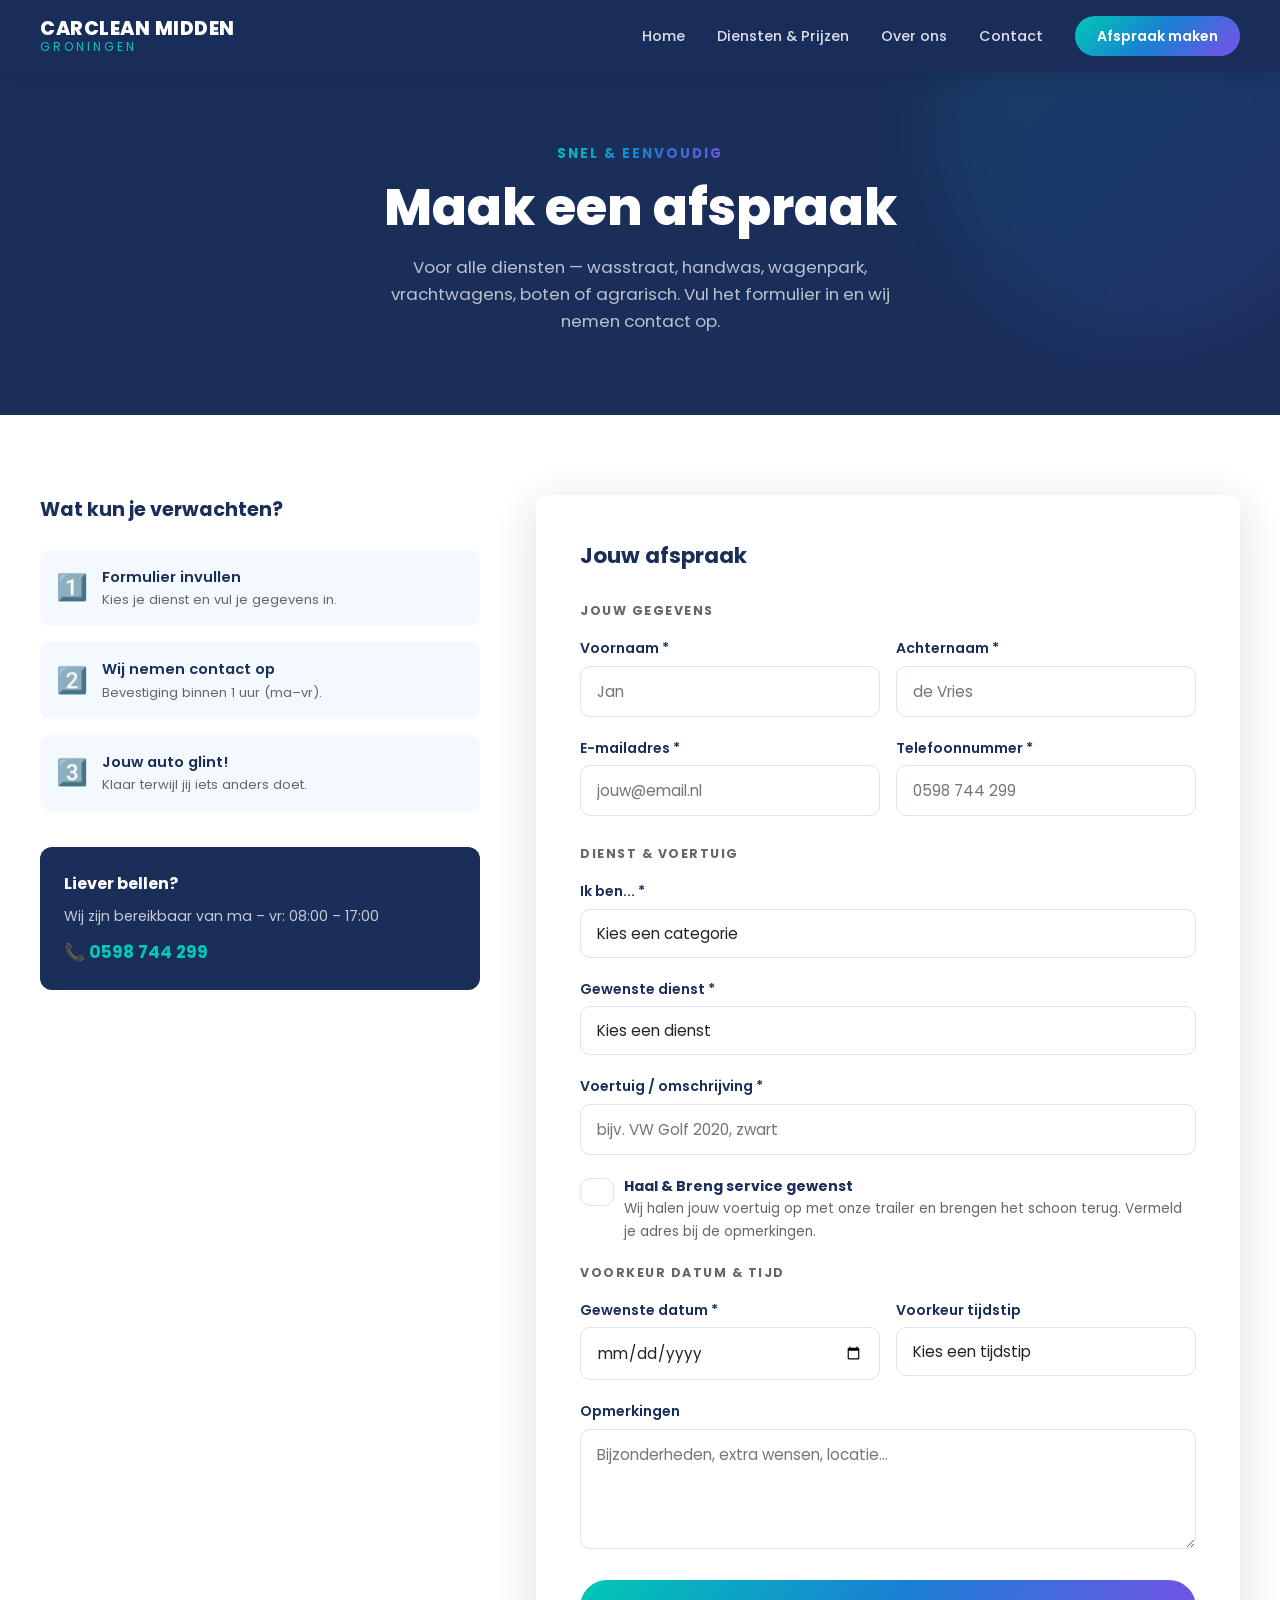
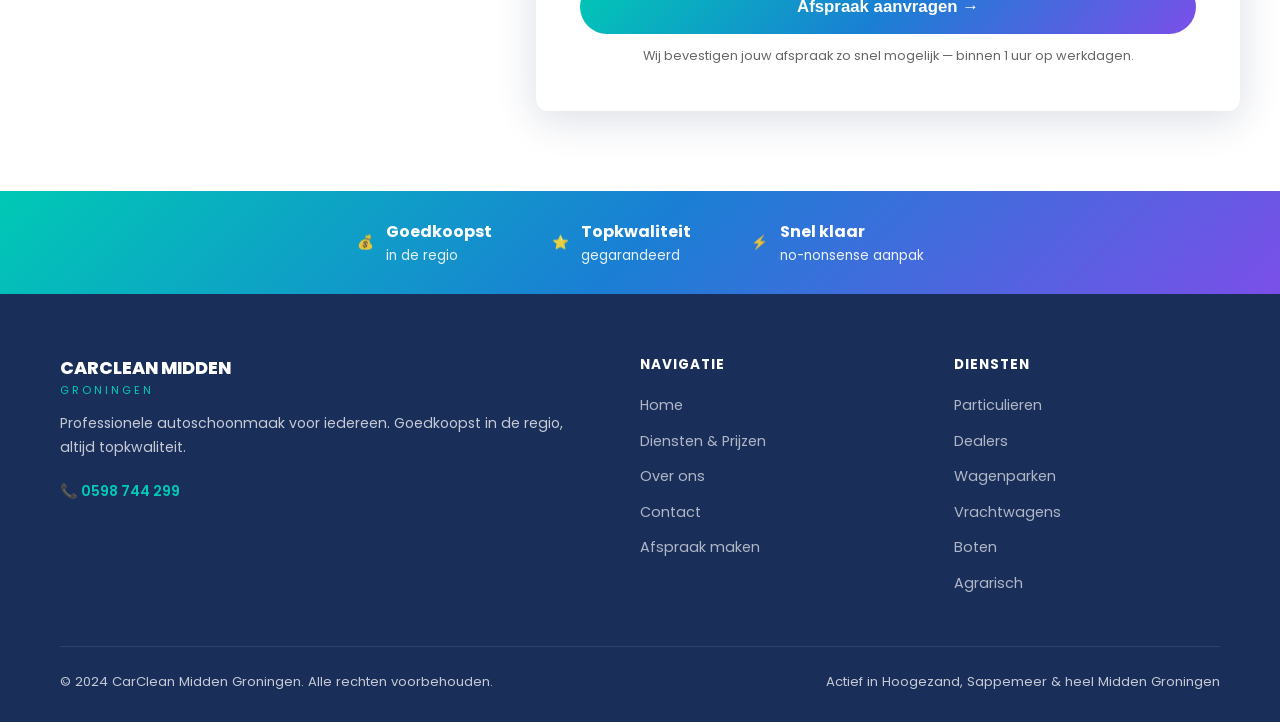
==== afspraak.html @ 7f071ec5 "Add files via upload" ====
<!DOCTYPE html>
<html lang="nl">
<head>
  <meta charset="UTF-8" />
  <meta name="viewport" content="width=device-width, initial-scale=1.0" />
  <title>Afspraak maken — CarClean Midden Groningen</title>
  <meta name="description" content="Maak online een afspraak bij CarClean Midden Groningen. Snel, eenvoudig en direct bevestigd." />
  <link rel="stylesheet" href="css/style.css" />
</head>
<body>

<!-- NAVIGATIE -->
<nav class="navbar">
  <div class="navbar__logo">
    CARCLEAN MIDDEN
    <span>Groningen</span>
  </div>
  <ul class="navbar__links">
    <li><a href="index.html">Home</a></li>
    <li><a href="diensten.html">Diensten & Prijzen</a></li>
    <li><a href="over-ons.html">Over ons</a></li>
    <li><a href="contact.html">Contact</a></li>
    <li><a href="afspraak.html" class="navbar__cta">Afspraak maken</a></li>
  </ul>
  <button class="navbar__toggle" aria-label="Menu">
    <span></span><span></span><span></span>
  </button>
</nav>

<!-- PAGE HERO -->
<div class="page-hero">
  <span class="page-hero__tag">Snel & eenvoudig</span>
  <h1>Maak een afspraak</h1>
  <p>Voor alle diensten — wasstraat, handwas, wagenpark, vrachtwagens, boten of agrarisch. Vul het formulier in en wij nemen contact op.</p>
</div>

<!-- FORMULIER SECTIE -->
<section id="formulier">
  <div class="container">
    <div style="display:grid; grid-template-columns:1fr 1.6fr; gap:56px; align-items:start;">

      <!-- SIDEBAR INFO -->
      <div>
        <h3 style="font-size:1.2rem; font-weight:700; color:var(--navy); margin-bottom:24px;">Wat kun je verwachten?</h3>

        <div style="display:flex; flex-direction:column; gap:16px; margin-bottom:36px;">
          <div style="display:flex; align-items:center; gap:14px; background:var(--light); border-radius:10px; padding:16px;">
            <span style="font-size:1.6rem;">1️⃣</span>
            <div>
              <p style="font-weight:600; color:var(--navy); font-size:0.92rem;">Formulier invullen</p>
              <p style="color:var(--muted); font-size:0.82rem;">Kies je dienst en vul je gegevens in.</p>
            </div>
          </div>
          <div style="display:flex; align-items:center; gap:14px; background:var(--light); border-radius:10px; padding:16px;">
            <span style="font-size:1.6rem;">2️⃣</span>
            <div>
              <p style="font-weight:600; color:var(--navy); font-size:0.92rem;">Wij nemen contact op</p>
              <p style="color:var(--muted); font-size:0.82rem;">Bevestiging binnen 1 uur (ma–vr).</p>
            </div>
          </div>
          <div style="display:flex; align-items:center; gap:14px; background:var(--light); border-radius:10px; padding:16px;">
            <span style="font-size:1.6rem;">3️⃣</span>
            <div>
              <p style="font-weight:600; color:var(--navy); font-size:0.92rem;">Jouw auto glint!</p>
              <p style="color:var(--muted); font-size:0.82rem;">Klaar terwijl jij iets anders doet.</p>
            </div>
          </div>
        </div>

        <div style="background:var(--navy); border-radius:var(--radius); padding:24px; color:#fff;">
          <p style="font-weight:700; font-size:1rem; margin-bottom:8px;">Liever bellen?</p>
          <p style="color:rgba(255,255,255,0.75); font-size:0.88rem; margin-bottom:12px;">Wij zijn bereikbaar van ma – vr: 08:00 – 17:00</p>
          <p style="color:var(--teal); font-weight:700; font-size:1.05rem;">📞 0598 744 299</p>
        </div>
      </div>

      <!-- BOOKING FORMULIER -->
      <div style="background:var(--white); border-radius:var(--radius); padding:44px; box-shadow:var(--shadow-lg);">
        <h3 style="font-size:1.35rem; font-weight:700; color:var(--navy); margin-bottom:28px;">Jouw afspraak</h3>
        <form action="#" method="POST">

          <!-- PERSOONLIJKE GEGEVENS -->
          <p style="font-size:0.78rem; font-weight:700; text-transform:uppercase; letter-spacing:1.5px; color:var(--muted); margin-bottom:16px; margin-top:4px;">Jouw gegevens</p>
          <div class="form-row">
            <div class="form-group">
              <label for="voornaam">Voornaam *</label>
              <input type="text" id="voornaam" name="voornaam" placeholder="Jan" required />
            </div>
            <div class="form-group">
              <label for="achternaam">Achternaam *</label>
              <input type="text" id="achternaam" name="achternaam" placeholder="de Vries" required />
            </div>
          </div>
          <div class="form-row">
            <div class="form-group">
              <label for="email">E-mailadres *</label>
              <input type="email" id="email" name="email" placeholder="jouw@email.nl" required />
            </div>
            <div class="form-group">
              <label for="telefoon">Telefoonnummer *</label>
              <input type="tel" id="telefoon" name="telefoon" placeholder="0598 744 299" required />
            </div>
          </div>

          <!-- DIENST -->
          <p style="font-size:0.78rem; font-weight:700; text-transform:uppercase; letter-spacing:1.5px; color:var(--muted); margin-bottom:16px; margin-top:8px;">Dienst & voertuig</p>
          <div class="form-group">
            <label for="doelgroep">Ik ben... *</label>
            <select id="doelgroep" name="doelgroep" required>
              <option value="" disabled selected>Kies een categorie</option>
              <option value="particulier">Particulier</option>
              <option value="dealer">Dealer</option>
              <option value="wagenpark">Wagenpark / bedrijf</option>
              <option value="vrachtwagen">Vrachtwagen / transport</option>
              <option value="boot">Boot eigenaar</option>
              <option value="agrarisch">Agrarisch</option>
            </select>
          </div>
          <div class="form-group">
            <label for="dienst">Gewenste dienst *</label>
            <select id="dienst" name="dienst" required>
              <option value="" disabled selected>Kies een dienst</option>
              <optgroup label="Autowasstraat">
                <option value="wasstraat-brons">Wasstraat — Brons (€10,00)</option>
                <option value="wasstraat-zilver">Wasstraat — Zilver (€13,50)</option>
                <option value="wasstraat-goud">Wasstraat — Goud (€16,50)</option>
                <option value="wasstraat-diamant">Wasstraat — Diamant (€19,50)</option>
              </optgroup>
              <optgroup label="Handwas / Detail">
                <option value="basic-wash">Basic Wash — handwas (v.a. €14,95)</option>
                <option value="complete-beurt">Complete Beurt — binnen &amp; buiten (v.a. €29,95)</option>
                <option value="premium-detail">Premium Detail — volledig (v.a. €79,95)</option>
              </optgroup>
              <optgroup label="Detailing & Premium">
                <option value="detailing-interieur">Detailing Interieur (v.a. €453,-)</option>
                <option value="detailing-exterieur">Detailing Exterieur + Wax (€665,-)</option>
                <option value="ceramische-coating">Ceramische Coating (v.a. €1.089,-)</option>
                <option value="koplamp-polijsten">Koplamp polijsten (v.a. €60,50/stuk)</option>
                <option value="velgen-coating">Velgen coating (v.a. €121,-/velg)</option>
                <option value="ozon-behandeling">Ozon behandeling (€121,-)</option>
                <option value="remklauwen-spuiten">Remklauwen spuiten (v.a. €544,50/set)</option>
              </optgroup>
              <optgroup label="Overige diensten">
                <option value="dealer">Dealer / showroompakket</option>
                <option value="wagenpark">Wagenpark / vloot</option>
                <option value="vrachtwagen">Vrachtwagen / groot materieel</option>
                <option value="boot">Boot / watervoertuig</option>
                <option value="agrarisch">Agrarisch materieel</option>
                <option value="offerte">Offerte op maat</option>
              </optgroup>
            </select>
          </div>
          <div class="form-group">
            <label for="voertuig">Voertuig / omschrijving *</label>
            <input type="text" id="voertuig" name="voertuig" placeholder="bijv. VW Golf 2020, zwart" required />
          </div>
          <div class="form-group">
            <label style="display:flex; align-items:flex-start; gap:10px; cursor:pointer; font-weight:400;">
              <input type="checkbox" id="haalbreng" name="haalbreng" value="ja" style="width:auto; margin-top:3px; accent-color:var(--teal);" />
              <span>
                <strong style="color:var(--navy);">Haal &amp; Breng service gewenst</strong><br />
                <span style="color:var(--muted); font-size:0.85rem;">Wij halen jouw voertuig op met onze trailer en brengen het schoon terug. Vermeld je adres bij de opmerkingen.</span>
              </span>
            </label>
          </div>

          <!-- DATUM & TIJD -->
          <p style="font-size:0.78rem; font-weight:700; text-transform:uppercase; letter-spacing:1.5px; color:var(--muted); margin-bottom:16px; margin-top:8px;">Voorkeur datum & tijd</p>
          <div class="form-row">
            <div class="form-group">
              <label for="datum">Gewenste datum *</label>
              <input type="date" id="datum" name="datum" required />
            </div>
            <div class="form-group">
              <label for="tijd">Voorkeur tijdstip</label>
              <select id="tijd" name="tijd">
                <option value="" disabled selected>Kies een tijdstip</option>
                <option value="ochtend">Ochtend (08:00 – 12:00)</option>
                <option value="middag">Middag (12:00 – 16:00)</option>
                <option value="namiddag">Namiddag (16:00 – 17:00)</option>
              </select>
            </div>
          </div>
          <div class="form-group">
            <label for="opmerkingen">Opmerkingen</label>
            <textarea id="opmerkingen" name="opmerkingen" placeholder="Bijzonderheden, extra wensen, locatie..."></textarea>
          </div>

          <button type="submit" class="btn btn--primary" style="width:100%; font-size:1.05rem; padding:17px; margin-top:4px;">
            Afspraak aanvragen →
          </button>
          <p style="color:var(--muted); font-size:0.8rem; margin-top:12px; text-align:center;">
            Wij bevestigen jouw afspraak zo snel mogelijk — binnen 1 uur op werkdagen.
          </p>
        </form>
      </div>
    </div>
  </div>
</section>

<!-- USP BAR -->
<div class="usp-bar">
  <div class="usp-bar__inner">
    <div class="usp-bar__item">
      <span class="usp-bar__icon">💰</span>
      <div>
        <strong>Goedkoopst</strong>
        <span style="display:block;">in de regio</span>
      </div>
    </div>
    <div class="usp-bar__item">
      <span class="usp-bar__icon">⭐</span>
      <div>
        <strong>Topkwaliteit</strong>
        <span style="display:block;">gegarandeerd</span>
      </div>
    </div>
    <div class="usp-bar__item">
      <span class="usp-bar__icon">⚡</span>
      <div>
        <strong>Snel klaar</strong>
        <span style="display:block;">no-nonsense aanpak</span>
      </div>
    </div>
  </div>
</div>

<!-- FOOTER -->
<footer>
  <div class="footer__grid">
    <div>
      <div class="footer__logo">CARCLEAN MIDDEN <span>Groningen</span></div>
      <p class="footer__desc">Professionele autoschoonmaak voor iedereen. Goedkoopst in de regio, altijd topkwaliteit.</p>
      <p style="font-size:0.88rem; color:var(--teal); font-weight:600;">📞 0598 744 299</p>
    </div>
    <div>
      <p class="footer__title">Navigatie</p>
      <ul class="footer__links">
        <li><a href="index.html">Home</a></li>
        <li><a href="diensten.html">Diensten & Prijzen</a></li>
        <li><a href="over-ons.html">Over ons</a></li>
        <li><a href="contact.html">Contact</a></li>
        <li><a href="afspraak.html">Afspraak maken</a></li>
      </ul>
    </div>
    <div>
      <p class="footer__title">Diensten</p>
      <ul class="footer__links">
        <li><a href="diensten.html">Particulieren</a></li>
        <li><a href="diensten.html">Dealers</a></li>
        <li><a href="diensten.html">Wagenparken</a></li>
        <li><a href="diensten.html">Vrachtwagens</a></li>
        <li><a href="diensten.html">Boten</a></li>
        <li><a href="diensten.html">Agrarisch</a></li>
      </ul>
    </div>
  </div>
  <div class="footer__bottom">
    <span>© 2024 CarClean Midden Groningen. Alle rechten voorbehouden.</span>
    <span>Actief in Hoogezand, Sappemeer & heel Midden Groningen</span>
  </div>
</footer>

<script src="js/animations.js"></script>
</body>
</html>
---- css/style.css ----
/* ========================================
   CARCLEAN MIDDEN GRONINGEN — GLOBAL CSS
   ======================================== */

@import url('https://fonts.googleapis.com/css2?family=Poppins:wght@400;500;600;700;800&display=swap');

/* --- Variables --- */
:root {
  --navy:       #1a2e5a;
  --teal:       #00c9b5;
  --blue:       #1a7fd4;
  --purple:     #7b4fe9;
  --grad:       linear-gradient(135deg, #00c9b5, #1a7fd4, #7b4fe9);
  --grad-hover: linear-gradient(135deg, #00b5a3, #1570be, #6b3fd9);
  --white:      #ffffff;
  --light:      #f4f8ff;
  --text:       #222222;
  --muted:      #666666;
  --radius:     12px;
  --shadow:     0 4px 24px rgba(26, 46, 90, 0.10);
  --shadow-lg:  0 8px 40px rgba(26, 46, 90, 0.16);
}

/* --- Reset --- */
*, *::before, *::after { box-sizing: border-box; margin: 0; padding: 0; }
html { scroll-behavior: smooth; }
body {
  font-family: 'Poppins', sans-serif;
  color: var(--text);
  background: var(--white);
  line-height: 1.6;
  font-size: 16px;
}
img { max-width: 100%; display: block; }
a { text-decoration: none; color: inherit; }
ul { list-style: none; }

/* ========================================
   NAVIGATION
   ======================================== */
.navbar {
  position: fixed;
  top: 0; left: 0; right: 0;
  z-index: 1000;
  background: rgba(26, 46, 90, 0.97);
  backdrop-filter: blur(8px);
  padding: 0 40px;
  height: 72px;
  display: flex;
  align-items: center;
  justify-content: space-between;
  box-shadow: 0 2px 20px rgba(0,0,0,0.15);
}

.navbar__logo {
  font-size: 1.2rem;
  font-weight: 800;
  color: var(--white);
  letter-spacing: 0.5px;
  line-height: 1.2;
}
.navbar__logo span {
  display: block;
  font-weight: 400;
  font-size: 0.75rem;
  letter-spacing: 3px;
  text-transform: uppercase;
  color: var(--teal);
}

.navbar__links {
  display: flex;
  align-items: center;
  gap: 32px;
}
.navbar__links a {
  color: rgba(255,255,255,0.85);
  font-size: 0.9rem;
  font-weight: 500;
  transition: color 0.2s;
}
.navbar__links a:hover { color: var(--teal); }

.navbar__cta {
  background: var(--grad) !important;
  color: var(--white) !important;
  padding: 10px 22px;
  border-radius: 50px;
  font-weight: 600 !important;
  font-size: 0.88rem !important;
  transition: opacity 0.2s, transform 0.2s !important;
}
.navbar__cta:hover { opacity: 0.9; transform: translateY(-1px); }

/* Hamburger (mobile) */
.navbar__toggle {
  display: none;
  flex-direction: column;
  gap: 5px;
  cursor: pointer;
  background: none;
  border: none;
  padding: 4px;
}
.navbar__toggle span {
  display: block;
  width: 24px;
  height: 2px;
  background: var(--white);
  border-radius: 2px;
  transition: 0.3s;
}

/* ========================================
   BUTTONS
   ======================================== */
.btn {
  display: inline-block;
  padding: 14px 32px;
  border-radius: 50px;
  font-weight: 600;
  font-size: 1rem;
  cursor: pointer;
  border: none;
  transition: transform 0.2s, opacity 0.2s, box-shadow 0.2s;
}
.btn:hover { transform: translateY(-2px); box-shadow: var(--shadow-lg); }

.btn--primary {
  background: var(--grad);
  color: var(--white);
}
.btn--outline {
  background: transparent;
  border: 2px solid var(--white);
  color: var(--white);
}
.btn--outline:hover { background: rgba(255,255,255,0.1); }
.btn--dark {
  background: var(--navy);
  color: var(--white);
}
.btn--lg {
  padding: 18px 44px;
  font-size: 1.1rem;
}

/* ========================================
   PAGE HERO (inner pages)
   ======================================== */
.page-hero {
  padding: 140px 40px 80px;
  background: var(--navy);
  text-align: center;
  position: relative;
  overflow: hidden;
}
.page-hero::before {
  content: '';
  position: absolute;
  top: -60px; right: -60px;
  width: 400px; height: 400px;
  background: var(--grad);
  border-radius: 50%;
  opacity: 0.12;
  filter: blur(40px);
}
.page-hero__tag {
  display: inline-block;
  background: var(--grad);
  -webkit-background-clip: text;
  -webkit-text-fill-color: transparent;
  background-clip: text;
  font-weight: 700;
  font-size: 0.85rem;
  letter-spacing: 2px;
  text-transform: uppercase;
  margin-bottom: 12px;
}
.page-hero h1 {
  font-size: clamp(2rem, 5vw, 3.2rem);
  font-weight: 800;
  color: var(--white);
  line-height: 1.2;
}
.page-hero p {
  margin-top: 16px;
  color: rgba(255,255,255,0.7);
  font-size: 1.05rem;
  max-width: 560px;
  margin-left: auto;
  margin-right: auto;
}

/* ========================================
   SECTIONS
   ======================================== */
section { padding: 80px 40px; }
.section--light { background: var(--light); }
.section--dark { background: var(--navy); }

.container {
  max-width: 1280px;
  margin: 0 auto;
}

.section-tag {
  font-size: 0.8rem;
  font-weight: 700;
  letter-spacing: 2px;
  text-transform: uppercase;
  background: var(--grad);
  -webkit-background-clip: text;
  -webkit-text-fill-color: transparent;
  background-clip: text;
  margin-bottom: 10px;
  display: block;
}
.section-title {
  font-size: clamp(1.8rem, 4vw, 2.6rem);
  font-weight: 800;
  color: var(--navy);
  line-height: 1.2;
}
.section-title--white { color: var(--white); }
.section-sub {
  margin-top: 12px;
  color: var(--muted);
  font-size: 1rem;
  max-width: 760px;
}
.section-sub--white { color: rgba(255,255,255,0.7); }

/* ========================================
   CARDS GRID
   ======================================== */
.cards-grid {
  display: grid;
  gap: 24px;
  margin-top: 48px;
}
.cards-grid--4 { grid-template-columns: repeat(4, 1fr); }
.cards-grid--3 { grid-template-columns: repeat(3, 1fr); }
.cards-grid--2 { grid-template-columns: repeat(2, 1fr); }
.cards-grid--auto { grid-template-columns: repeat(auto-fit, minmax(280px, 1fr)); }

.card {
  background: var(--white);
  border-radius: var(--radius);
  padding: 32px 28px;
  box-shadow: var(--shadow);
  transition: transform 0.25s, box-shadow 0.25s;
  position: relative;
  overflow: hidden;
}
.card:hover { transform: translateY(-6px); box-shadow: var(--shadow-lg); }
.card__icon {
  font-size: 2.4rem;
  margin-bottom: 16px;
  display: block;
}
.card__title {
  font-size: 1.15rem;
  font-weight: 700;
  color: var(--navy);
  margin-bottom: 8px;
}
.card__text {
  color: var(--muted);
  font-size: 0.92rem;
  line-height: 1.6;
}
.card--grad {
  background: var(--grad);
  color: var(--white);
}
.card--grad .card__title,
.card--grad .card__text { color: var(--white); }

/* ========================================
   PRICE CARDS
   ======================================== */
.price-card {
  background: var(--white);
  border-radius: var(--radius);
  padding: 36px 28px;
  box-shadow: var(--shadow);
  text-align: center;
  transition: transform 0.25s, box-shadow 0.25s;
  position: relative;
  border: 2px solid transparent;
}
.price-card:hover { transform: translateY(-6px); box-shadow: var(--shadow-lg); }
.price-card--featured {
  border-color: var(--blue);
  background: var(--navy);
}
.price-card--featured .price-card__name,
.price-card--featured .price-card__price,
.price-card--featured .price-card__desc,
.price-card--featured li { color: var(--white) !important; }
.price-card__badge {
  display: inline-block;
  background: var(--grad);
  color: var(--white);
  font-size: 0.72rem;
  font-weight: 700;
  letter-spacing: 1px;
  text-transform: uppercase;
  padding: 4px 14px;
  border-radius: 50px;
  margin-bottom: 16px;
}
.price-card__name {
  font-size: 1.1rem;
  font-weight: 700;
  color: var(--navy);
  margin-bottom: 6px;
}
.price-card__vanaf {
  font-size: 0.7rem;
  font-weight: 700;
  text-transform: uppercase;
  letter-spacing: 1.5px;
  color: var(--muted);
  margin-bottom: 2px;
}
.price-card--featured .price-card__vanaf { color: rgba(255,255,255,0.6) !important; }
.price-card__price {
  font-size: 2.6rem;
  font-weight: 800;
  color: var(--navy);
  line-height: 1;
}
.price-card__price sup { font-size: 1.2rem; vertical-align: top; margin-top: 8px; }
.price-card__price span { font-size: 0.9rem; font-weight: 500; color: var(--muted); }
.price-card__desc {
  color: var(--muted);
  font-size: 0.88rem;
  margin: 12px 0 20px;
}
.price-card ul { text-align: left; margin: 0 0 24px; }
.price-card li {
  color: var(--muted);
  font-size: 0.9rem;
  padding: 6px 0;
  border-bottom: 1px solid rgba(0,0,0,0.05);
  display: flex;
  align-items: center;
  gap: 8px;
}
.price-card li::before {
  content: '✓';
  color: var(--teal);
  font-weight: 700;
  flex-shrink: 0;
}

/* ========================================
   USP BAR
   ======================================== */
.usp-bar {
  background: var(--grad);
  padding: 28px 40px;
}
.usp-bar__inner {
  max-width: 1160px;
  margin: 0 auto;
  display: flex;
  justify-content: center;
  gap: 60px;
  flex-wrap: wrap;
}
.usp-bar__item {
  display: flex;
  align-items: center;
  gap: 12px;
  color: var(--white);
}
.usp-bar__item strong {
  font-size: 1rem;
  font-weight: 700;
}
.usp-bar__item span {
  font-size: 0.85rem;
  opacity: 0.9;
}
.usp-bar__icon { font-size: 1.6rem; }

/* ========================================
   REGIO CHIPS
   ======================================== */
.regio-chips {
  display: flex;
  flex-wrap: wrap;
  gap: 10px;
  margin-top: 28px;
}
.chip {
  background: var(--white);
  border: 1.5px solid rgba(26,127,212,0.2);
  color: var(--navy);
  padding: 8px 18px;
  border-radius: 50px;
  font-size: 0.88rem;
  font-weight: 500;
  transition: background 0.2s, border-color 0.2s;
}
.chip:hover {
  background: var(--light);
  border-color: var(--blue);
}

/* ========================================
   FORM STYLES
   ======================================== */
.form-group {
  margin-bottom: 20px;
}
.form-group label {
  display: block;
  font-size: 0.88rem;
  font-weight: 600;
  color: var(--navy);
  margin-bottom: 6px;
}
.form-group input,
.form-group select,
.form-group textarea {
  width: 100%;
  padding: 13px 16px;
  border: 1.5px solid #dde3f0;
  border-radius: 10px;
  font-family: 'Poppins', sans-serif;
  font-size: 0.95rem;
  color: var(--text);
  background: var(--white);
  transition: border-color 0.2s, box-shadow 0.2s;
  outline: none;
  appearance: none;
}
.form-group input:focus,
.form-group select:focus,
.form-group textarea:focus {
  border-color: var(--blue);
  box-shadow: 0 0 0 3px rgba(26,127,212,0.12);
}
.form-group textarea { resize: vertical; min-height: 120px; }
.form-row {
  display: grid;
  grid-template-columns: 1fr 1fr;
  gap: 16px;
}

/* ========================================
   CONTACT INFO
   ======================================== */
.contact-item {
  display: flex;
  align-items: flex-start;
  gap: 16px;
  margin-bottom: 28px;
}
.contact-item__icon {
  width: 48px;
  height: 48px;
  background: var(--grad);
  border-radius: 12px;
  display: flex;
  align-items: center;
  justify-content: center;
  font-size: 1.3rem;
  flex-shrink: 0;
}
.contact-item__label {
  font-size: 0.8rem;
  font-weight: 600;
  text-transform: uppercase;
  letter-spacing: 1px;
  color: var(--muted);
  margin-bottom: 2px;
}
.contact-item__value {
  font-size: 1rem;
  font-weight: 600;
  color: var(--navy);
}

/* ========================================
   FOOTER
   ======================================== */
footer {
  background: var(--navy);
  color: rgba(255,255,255,0.75);
  padding: 60px 40px 30px;
}
.footer__grid {
  max-width: 1160px;
  margin: 0 auto;
  display: grid;
  grid-template-columns: 2fr 1fr 1fr;
  gap: 48px;
  padding-bottom: 40px;
  border-bottom: 1px solid rgba(255,255,255,0.1);
}
.footer__logo {
  font-size: 1.1rem;
  font-weight: 800;
  color: var(--white);
  margin-bottom: 12px;
}
.footer__logo span {
  display: block;
  font-size: 0.7rem;
  letter-spacing: 3px;
  color: var(--teal);
  font-weight: 400;
  text-transform: uppercase;
}
.footer__desc {
  font-size: 0.88rem;
  line-height: 1.7;
  margin-bottom: 20px;
}
.footer__title {
  font-size: 0.85rem;
  font-weight: 700;
  color: var(--white);
  text-transform: uppercase;
  letter-spacing: 1px;
  margin-bottom: 16px;
}
.footer__links li { margin-bottom: 10px; }
.footer__links a {
  color: rgba(255,255,255,0.65);
  font-size: 0.9rem;
  transition: color 0.2s;
}
.footer__links a:hover { color: var(--teal); }
.footer__bottom {
  max-width: 1160px;
  margin: 24px auto 0;
  display: flex;
  justify-content: space-between;
  align-items: center;
  font-size: 0.82rem;
}
.footer__bottom a { color: var(--teal); }

/* ========================================
   TABS (Diensten pagina)
   ======================================== */
.tabs {
  display: flex;
  gap: 8px;
  flex-wrap: wrap;
  margin-bottom: 40px;
}
.tab-btn {
  padding: 10px 22px;
  border-radius: 50px;
  border: 1.5px solid #dde3f0;
  background: var(--white);
  color: var(--navy);
  font-family: 'Poppins', sans-serif;
  font-size: 0.9rem;
  font-weight: 600;
  cursor: pointer;
  transition: all 0.2s;
}
.tab-btn.active,
.tab-btn:hover {
  background: var(--navy);
  border-color: var(--navy);
  color: var(--white);
}

/* ========================================
   BEBLITZ SECTION
   ======================================== */
.beblitz-section {
  background: var(--light);
  border-left: 4px solid var(--teal);
  border-radius: var(--radius);
  padding: 32px 36px;
  display: flex;
  align-items: center;
  gap: 28px;
  margin-top: 48px;
}
.beblitz-section__icon { font-size: 3rem; flex-shrink: 0; }
.beblitz-section__title {
  font-size: 1.2rem;
  font-weight: 700;
  color: var(--navy);
  margin-bottom: 6px;
}
.beblitz-section__text {
  color: var(--muted);
  font-size: 0.92rem;
}

/* ========================================
   RESPONSIVE
   ======================================== */
@media (max-width: 1024px) {
  .cards-grid--4 { grid-template-columns: repeat(2, 1fr); }
  .cards-grid--3 { grid-template-columns: repeat(2, 1fr); }
  .footer__grid { grid-template-columns: 1fr 1fr; }
}

@media (max-width: 768px) {
  .navbar { padding: 0 20px; }
  .navbar__links { display: none; }
  .navbar__toggle { display: flex; }

  section { padding: 60px 20px; }
  .page-hero { padding: 120px 20px 60px; }
  .usp-bar { padding: 24px 20px; }
  .usp-bar__inner { gap: 28px; }

  .cards-grid--4,
  .cards-grid--3,
  .cards-grid--2 { grid-template-columns: 1fr; }
  .form-row { grid-template-columns: 1fr; }

  .footer__grid { grid-template-columns: 1fr; gap: 32px; }
  .footer { padding: 48px 20px 24px; }
  .footer__bottom { flex-direction: column; gap: 8px; text-align: center; }

  .beblitz-section { flex-direction: column; text-align: center; }
}

@media (max-width: 480px) {
  .btn--lg { padding: 14px 28px; font-size: 1rem; }
}

/* ========================================
   ANIMATIES
   ======================================== */

/* Pagina fade-in bij laden */
@keyframes pageFadeIn {
  from { opacity: 0; }
  to   { opacity: 1; }
}
body {
  animation: pageFadeIn 0.35s ease forwards;
}
body.page-exit {
  opacity: 0 !important;
  transition: opacity 0.2s ease !important;
}

/* Hero entrance — gestaggerde elementen */
@keyframes heroUp {
  from { opacity: 0; transform: translateY(36px); }
  to   { opacity: 1; transform: translateY(0); }
}
.hero-item {
  opacity: 0;
  animation: heroUp 0.65s cubic-bezier(0.4, 0, 0.2, 1) forwards;
}
.hero-item:nth-child(1) { animation-delay: 0.15s; }
.hero-item:nth-child(2) { animation-delay: 0.28s; }
.hero-item:nth-child(3) { animation-delay: 0.40s; }
.hero-item:nth-child(4) { animation-delay: 0.50s; }
.hero-item:nth-child(5) { animation-delay: 0.58s; }
.hero-right {
  opacity: 0;
  animation: heroUp 0.7s cubic-bezier(0.4, 0, 0.2, 1) 0.45s forwards;
}

/* Scroll reveal — kaarten */
.reveal {
  opacity: 0;
  transform: translateY(28px);
  transition: opacity 0.55s cubic-bezier(0.4, 0, 0.2, 1),
              transform 0.55s cubic-bezier(0.4, 0, 0.2, 1);
}
.reveal.revealed {
  opacity: 1;
  transform: none;
}

/* Scroll reveal — sectie teksten */
.reveal-text {
  opacity: 0;
  transform: translateY(16px);
  transition: opacity 0.5s ease, transform 0.5s ease;
}
.reveal-text.revealed {
  opacity: 1;
  transform: none;
}

/* ========================================
   REVIEW CARDS
   ======================================== */
.review-card {
  background: var(--white);
  border-radius: var(--radius);
  padding: 32px 28px;
  box-shadow: var(--shadow);
  display: flex;
  flex-direction: column;
  gap: 14px;
  transition: transform 0.25s, box-shadow 0.25s;
}
.review-card:hover { transform: translateY(-4px); box-shadow: var(--shadow-lg); }
.review-card__stars { color: #f59e0b; font-size: 1.1rem; letter-spacing: 2px; }
.review-card__text {
  color: var(--text);
  font-size: 0.95rem;
  line-height: 1.75;
  font-style: italic;
  flex: 1;
}
.review-card__author { font-weight: 700; color: var(--navy); font-size: 0.9rem; }
.review-card__meta { color: var(--muted); font-size: 0.8rem; }

/* ========================================
   STATS BAR
   ======================================== */
.stats-bar {
  display: grid;
  grid-template-columns: repeat(4, 1fr);
  gap: 0;
  border-radius: var(--radius);
  overflow: hidden;
  box-shadow: var(--shadow);
  margin-top: 56px;
}
.stats-bar__item {
  background: var(--navy);
  padding: 32px 20px;
  text-align: center;
  border-right: 1px solid rgba(255,255,255,0.08);
}
.stats-bar__item:last-child { border-right: none; }
.stats-bar__number {
  font-size: 2.4rem;
  font-weight: 800;
  background: var(--grad);
  -webkit-background-clip: text;
  -webkit-text-fill-color: transparent;
  background-clip: text;
  line-height: 1;
  margin-bottom: 6px;
}
.stats-bar__label {
  color: rgba(255,255,255,0.7);
  font-size: 0.85rem;
}

@media (max-width: 1100px) {
  .hero-two-col { grid-template-columns: 1fr !important; }
  .hero-two-col > div:last-child { display: none; }
  .process-steps { grid-template-columns: repeat(2, 1fr) !important; }
  .process-steps > div:not(:last-child)::after { display: none !important; }
}

@media (max-width: 768px) {
  .stats-bar { grid-template-columns: repeat(2, 1fr); }
  .stats-bar__item { border-bottom: 1px solid rgba(255,255,255,0.08); }
  .process-steps { grid-template-columns: 1fr !important; }
}
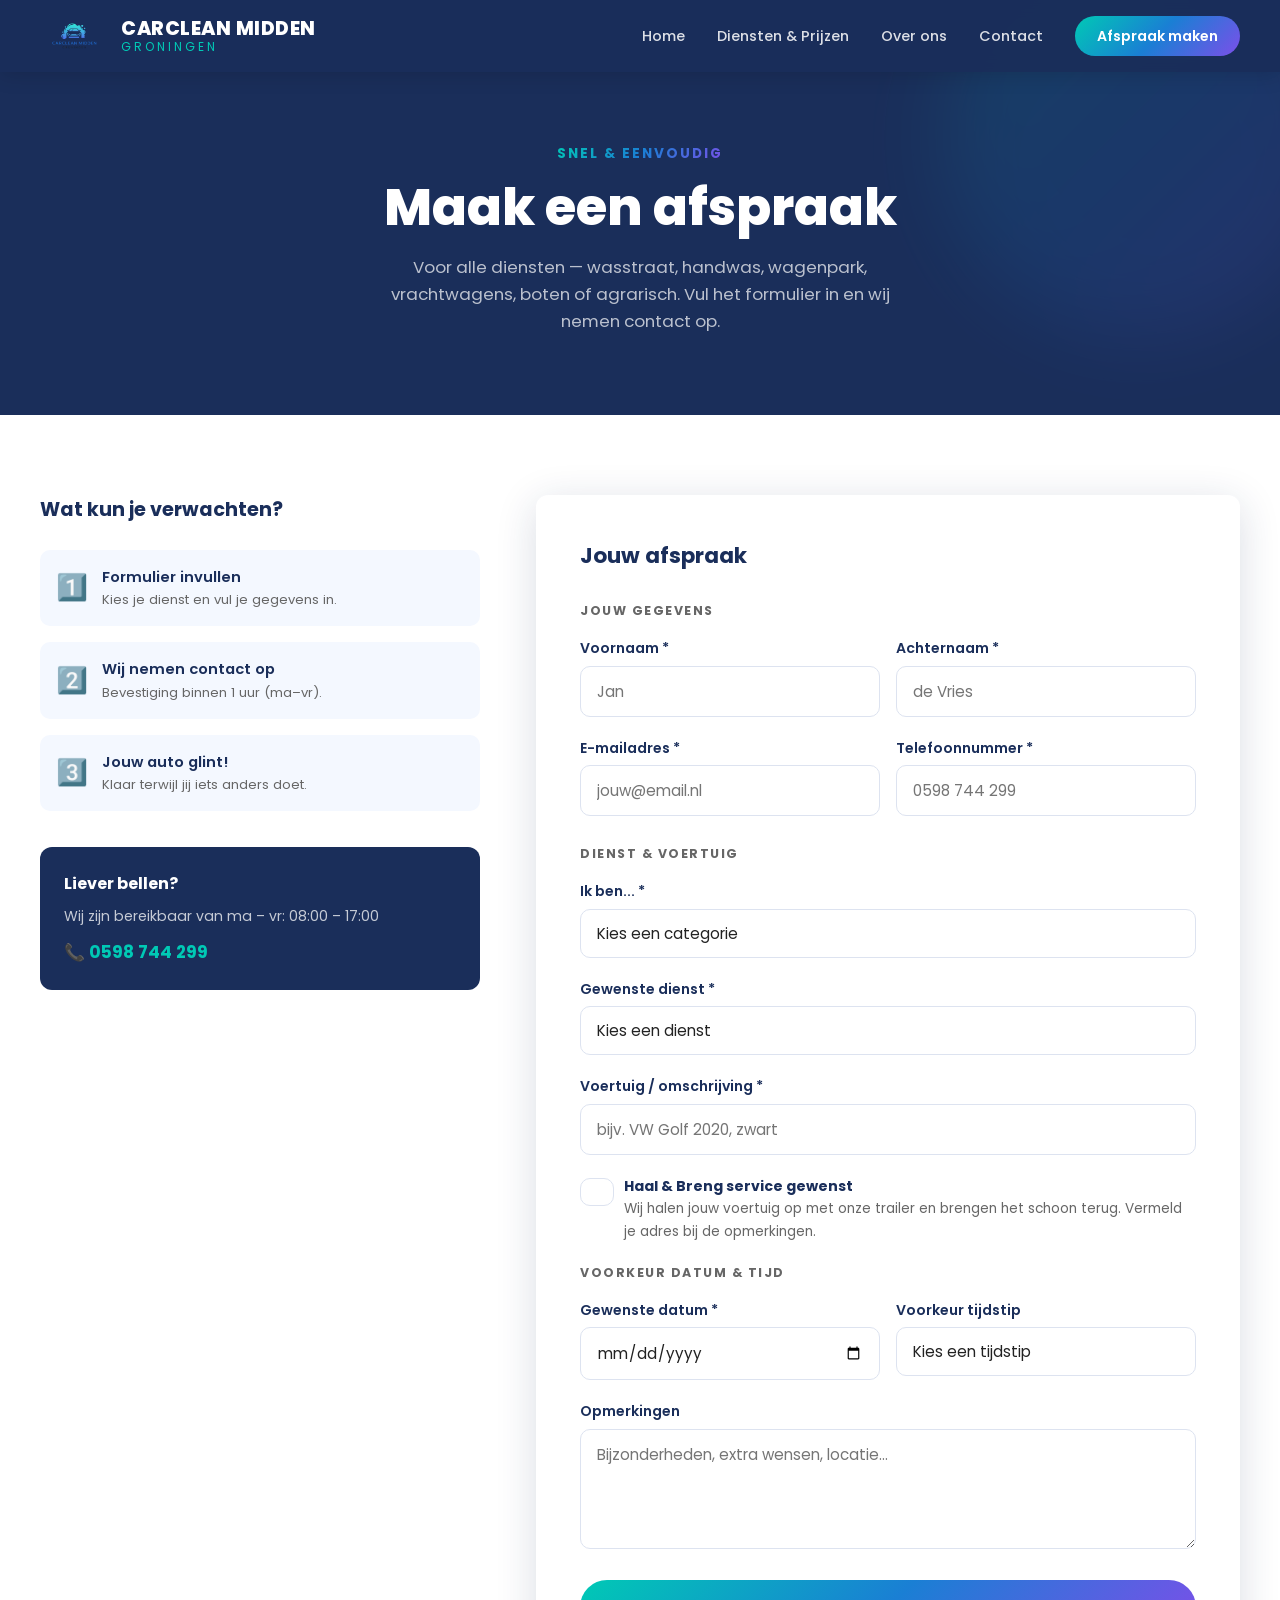
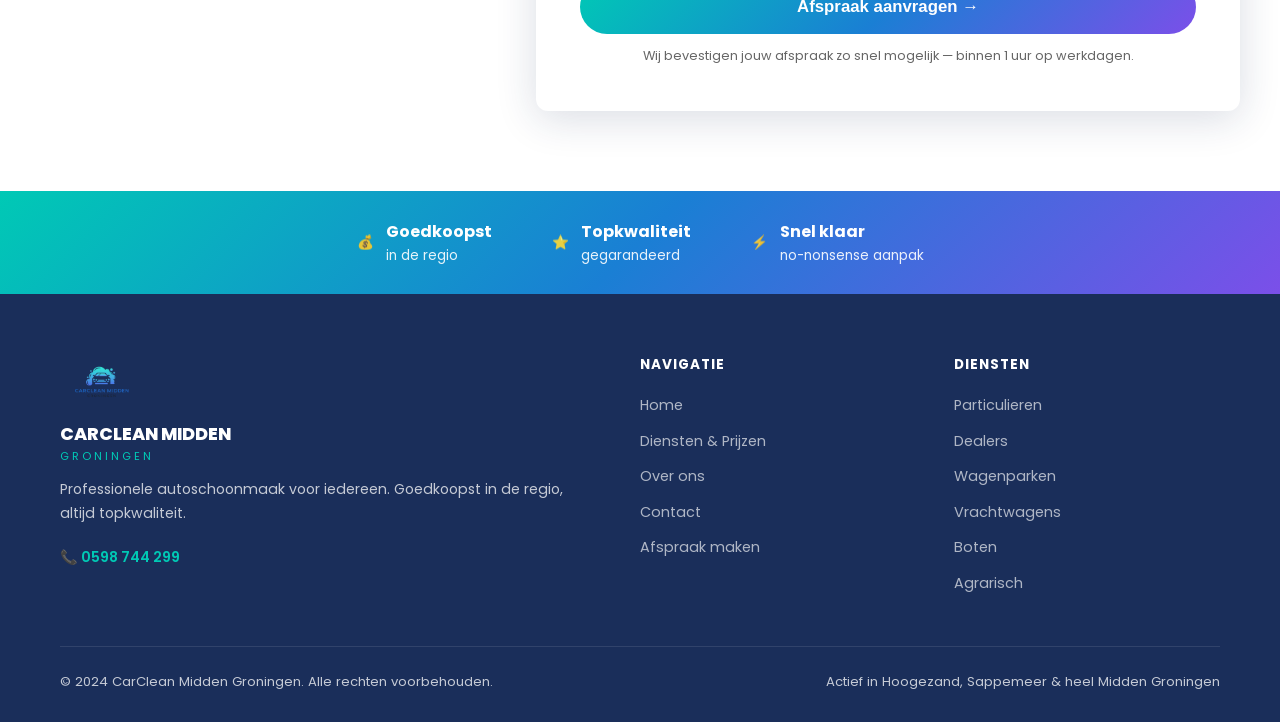
==== commit abe04c05: "Add logo image to navbar and footer across all pages Uses carclean no bg.png (transparent background" ====
--- a/afspraak.html
+++ b/afspraak.html
@@ -12,8 +12,8 @@
 <!-- NAVIGATIE -->
 <nav class="navbar">
   <div class="navbar__logo">
-    CARCLEAN MIDDEN
-    <span>Groningen</span>
+    <img src="img/carclean%20no%20bg.png" alt="CarClean logo" class="navbar__logo-img" />
+    <div>CARCLEAN MIDDEN<span>Groningen</span></div>
   </div>
   <ul class="navbar__links">
     <li><a href="index.html">Home</a></li>
@@ -229,7 +229,10 @@
 <footer>
   <div class="footer__grid">
     <div>
-      <div class="footer__logo">CARCLEAN MIDDEN <span>Groningen</span></div>
+      <div class="footer__logo">
+        <img src="img/carclean%20no%20bg.png" alt="CarClean logo" class="footer__logo-img" />
+        CARCLEAN MIDDEN <span>Groningen</span>
+      </div>
       <p class="footer__desc">Professionele autoschoonmaak voor iedereen. Goedkoopst in de regio, altijd topkwaliteit.</p>
       <p style="font-size:0.88rem; color:var(--teal); font-weight:600;">📞 0598 744 299</p>
     </div>
--- a/css/style.css
+++ b/css/style.css
@@ -53,11 +53,18 @@
 }
 
 .navbar__logo {
+  display: flex;
+  align-items: center;
+  gap: 12px;
   font-size: 1.2rem;
   font-weight: 800;
   color: var(--white);
   letter-spacing: 0.5px;
   line-height: 1.2;
+}
+.navbar__logo-img {
+  height: 46px;
+  width: auto;
 }
 .navbar__logo span {
   display: block;
@@ -509,6 +516,12 @@
   color: var(--white);
   margin-bottom: 12px;
 }
+.footer__logo-img {
+  height: 56px;
+  width: auto;
+  display: block;
+  margin-bottom: 10px;
+}
 .footer__logo span {
   display: block;
   font-size: 0.7rem;
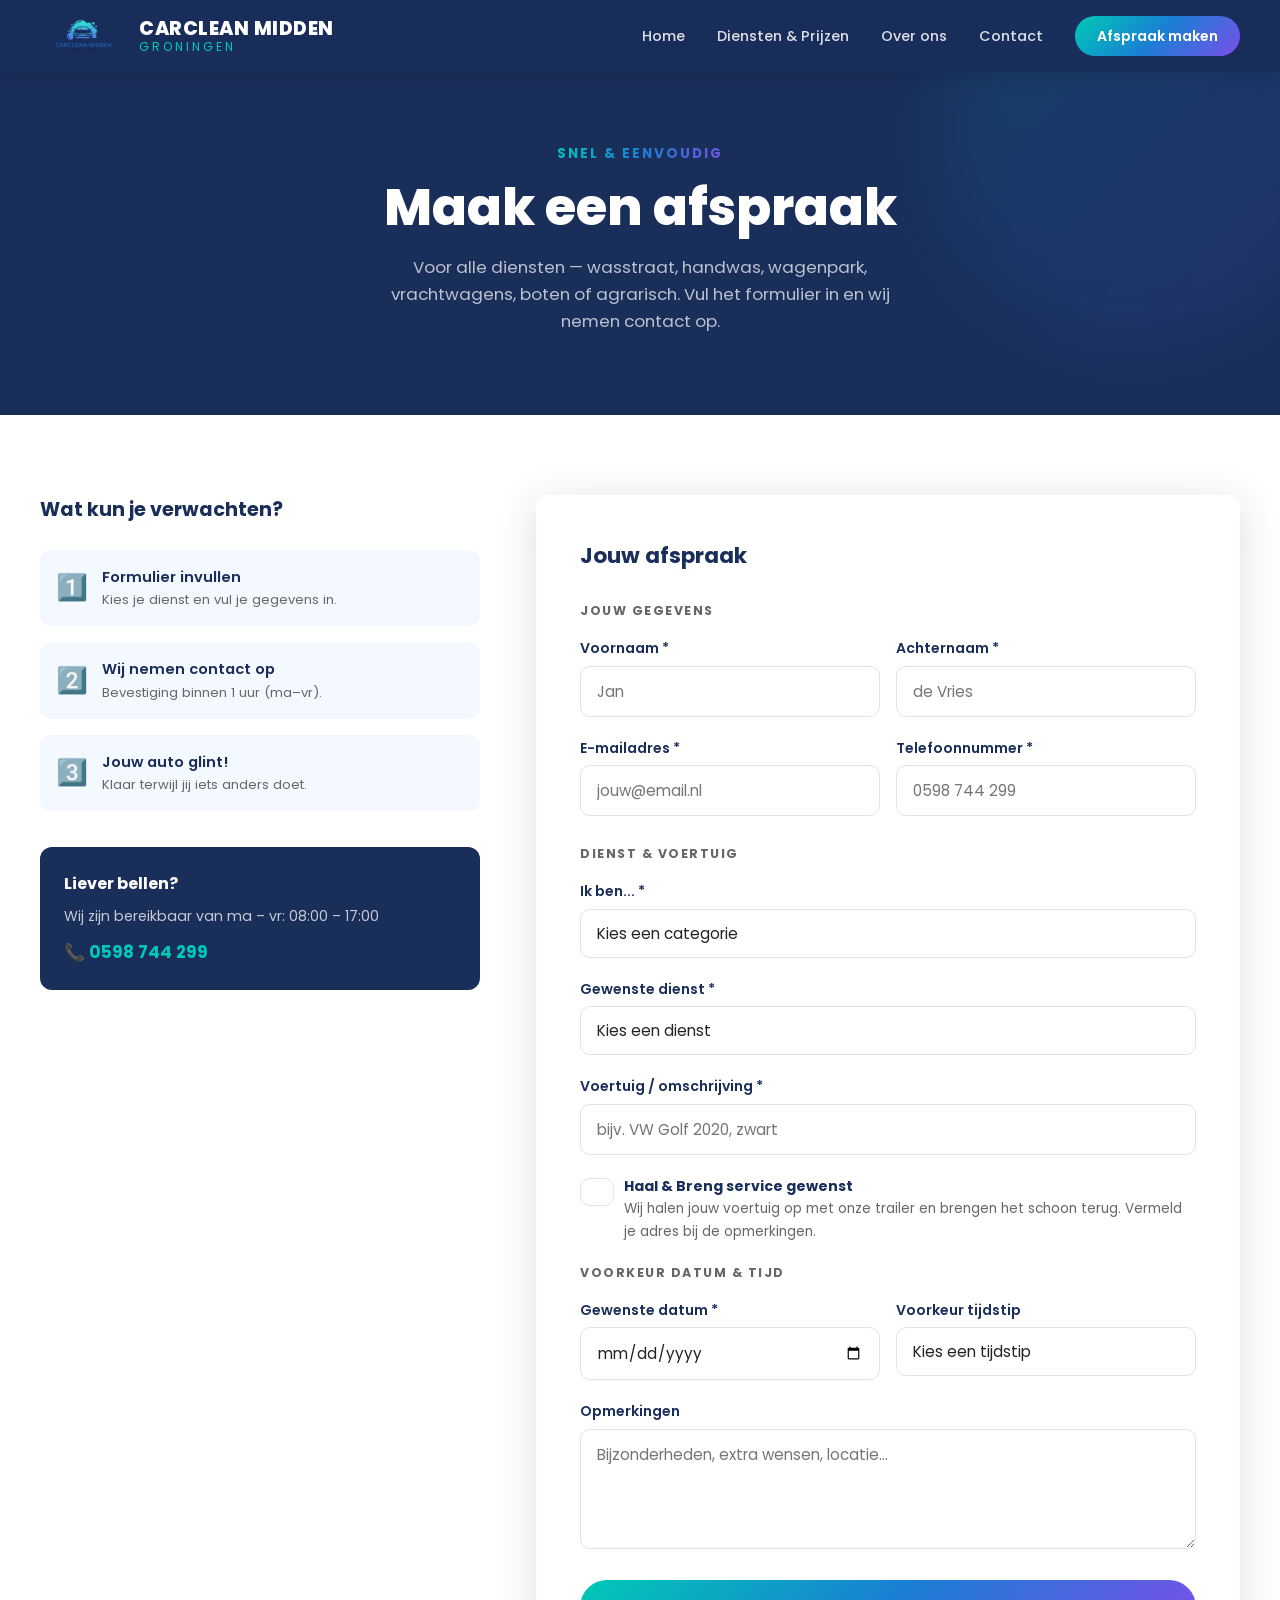
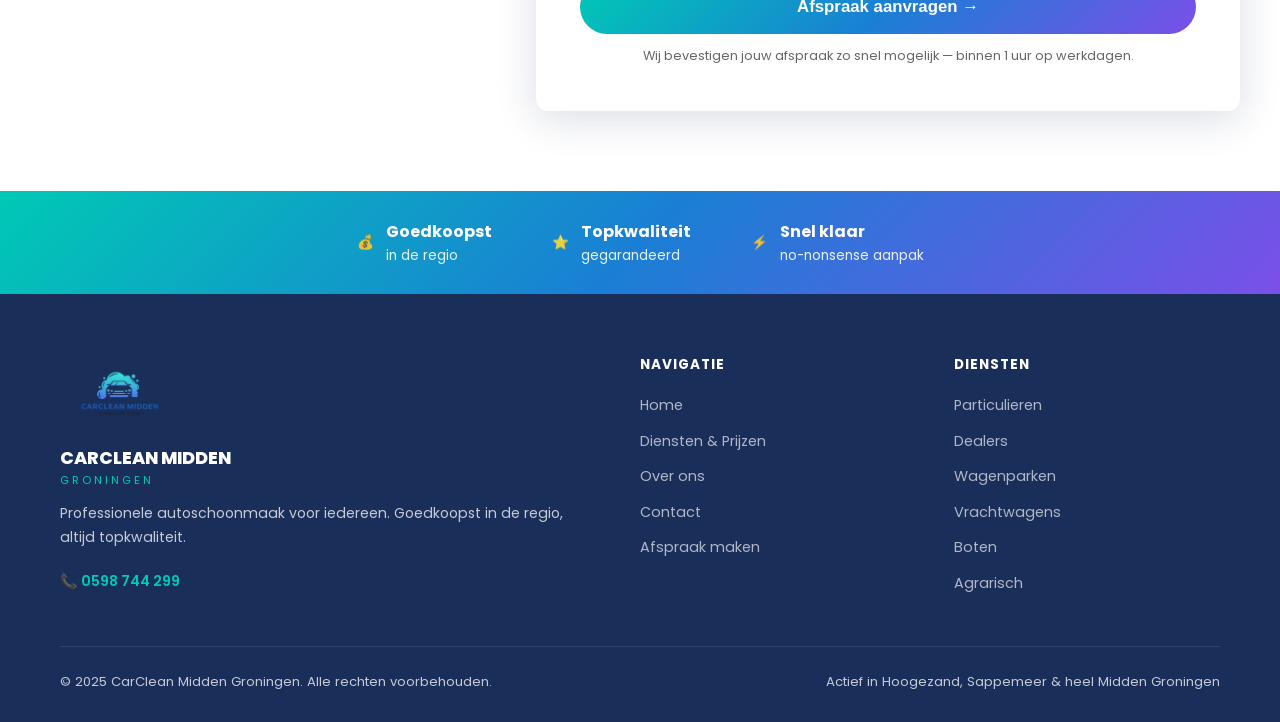
==== commit c3666c84: "Polish website: forms, mobile nav, SEO, favicon, copyright - Forms: wire both to Formspree with AJAX" ====
--- a/afspraak.html
+++ b/afspraak.html
@@ -6,6 +6,14 @@
   <title>Afspraak maken — CarClean Midden Groningen</title>
   <meta name="description" content="Maak online een afspraak bij CarClean Midden Groningen. Snel, eenvoudig en direct bevestigd." />
   <link rel="stylesheet" href="css/style.css" />
+  <link rel="icon" href="img/carclean%20no%20bg.png" type="image/png" />
+  <meta property="og:type" content="website" />
+  <meta property="og:locale" content="nl_NL" />
+  <meta property="og:site_name" content="CarClean Midden Groningen" />
+  <meta property="og:title" content="Afspraak maken — CarClean Midden Groningen" />
+  <meta property="og:description" content="Maak online een afspraak bij CarClean Midden Groningen. Snel, eenvoudig en direct bevestigd." />
+  <meta property="og:image" content="img/carclean%20no%20bg.png" />
+  <meta name="twitter:card" content="summary_large_image" />
 </head>
 <body>
 
@@ -77,7 +85,8 @@
       <!-- BOOKING FORMULIER -->
       <div style="background:var(--white); border-radius:var(--radius); padding:44px; box-shadow:var(--shadow-lg);">
         <h3 style="font-size:1.35rem; font-weight:700; color:var(--navy); margin-bottom:28px;">Jouw afspraak</h3>
-        <form action="#" method="POST">
+        <form action="https://formspree.io/info@carcleanmiddengroningen.nl" method="POST">
+          <input type="hidden" name="_subject" value="Nieuwe afspraakaanvraag — CarClean Midden Groningen" />
 
           <!-- PERSOONLIJKE GEGEVENS -->
           <p style="font-size:0.78rem; font-weight:700; text-transform:uppercase; letter-spacing:1.5px; color:var(--muted); margin-bottom:16px; margin-top:4px;">Jouw gegevens</p>
@@ -259,7 +268,7 @@
     </div>
   </div>
   <div class="footer__bottom">
-    <span>© 2024 CarClean Midden Groningen. Alle rechten voorbehouden.</span>
+    <span>© 2025 CarClean Midden Groningen. Alle rechten voorbehouden.</span>
     <span>Actief in Hoogezand, Sappemeer & heel Midden Groningen</span>
   </div>
 </footer>
--- a/css/style.css
+++ b/css/style.css
@@ -63,7 +63,7 @@
   line-height: 1.2;
 }
 .navbar__logo-img {
-  height: 46px;
+  height: 58px;
   width: auto;
 }
 .navbar__logo span {
@@ -517,7 +517,7 @@
   margin-bottom: 12px;
 }
 .footer__logo-img {
-  height: 56px;
+  height: 80px;
   width: auto;
   display: block;
   margin-bottom: 10px;
@@ -624,7 +624,8 @@
 
 @media (max-width: 768px) {
   .navbar { padding: 0 20px; }
-  .navbar__links { display: none; }
+  .navbar__links { display: none; flex-direction: column; position: absolute; top: 72px; left: 0; right: 0; background: rgba(26,46,90,0.98); padding: 20px; gap: 16px; }
+  .navbar__links.open { display: flex; }
   .navbar__toggle { display: flex; }
 
   section { padding: 60px 20px; }
@@ -778,3 +779,24 @@
   .stats-bar__item { border-bottom: 1px solid rgba(255,255,255,0.08); }
   .process-steps { grid-template-columns: 1fr !important; }
 }
+
+/* ========================================
+   FORMULIER SUCCESS STATE
+   ======================================== */
+.form-success {
+  text-align: center;
+  padding: 48px 32px;
+}
+.form-success__icon { font-size: 3rem; margin-bottom: 16px; }
+.form-success h4 {
+  font-size: 1.4rem;
+  font-weight: 700;
+  color: var(--navy);
+  margin-bottom: 10px;
+}
+.form-success p {
+  color: var(--muted);
+  font-size: 0.95rem;
+  line-height: 1.7;
+}
+.btn--loading { opacity: 0.7; cursor: not-allowed; }
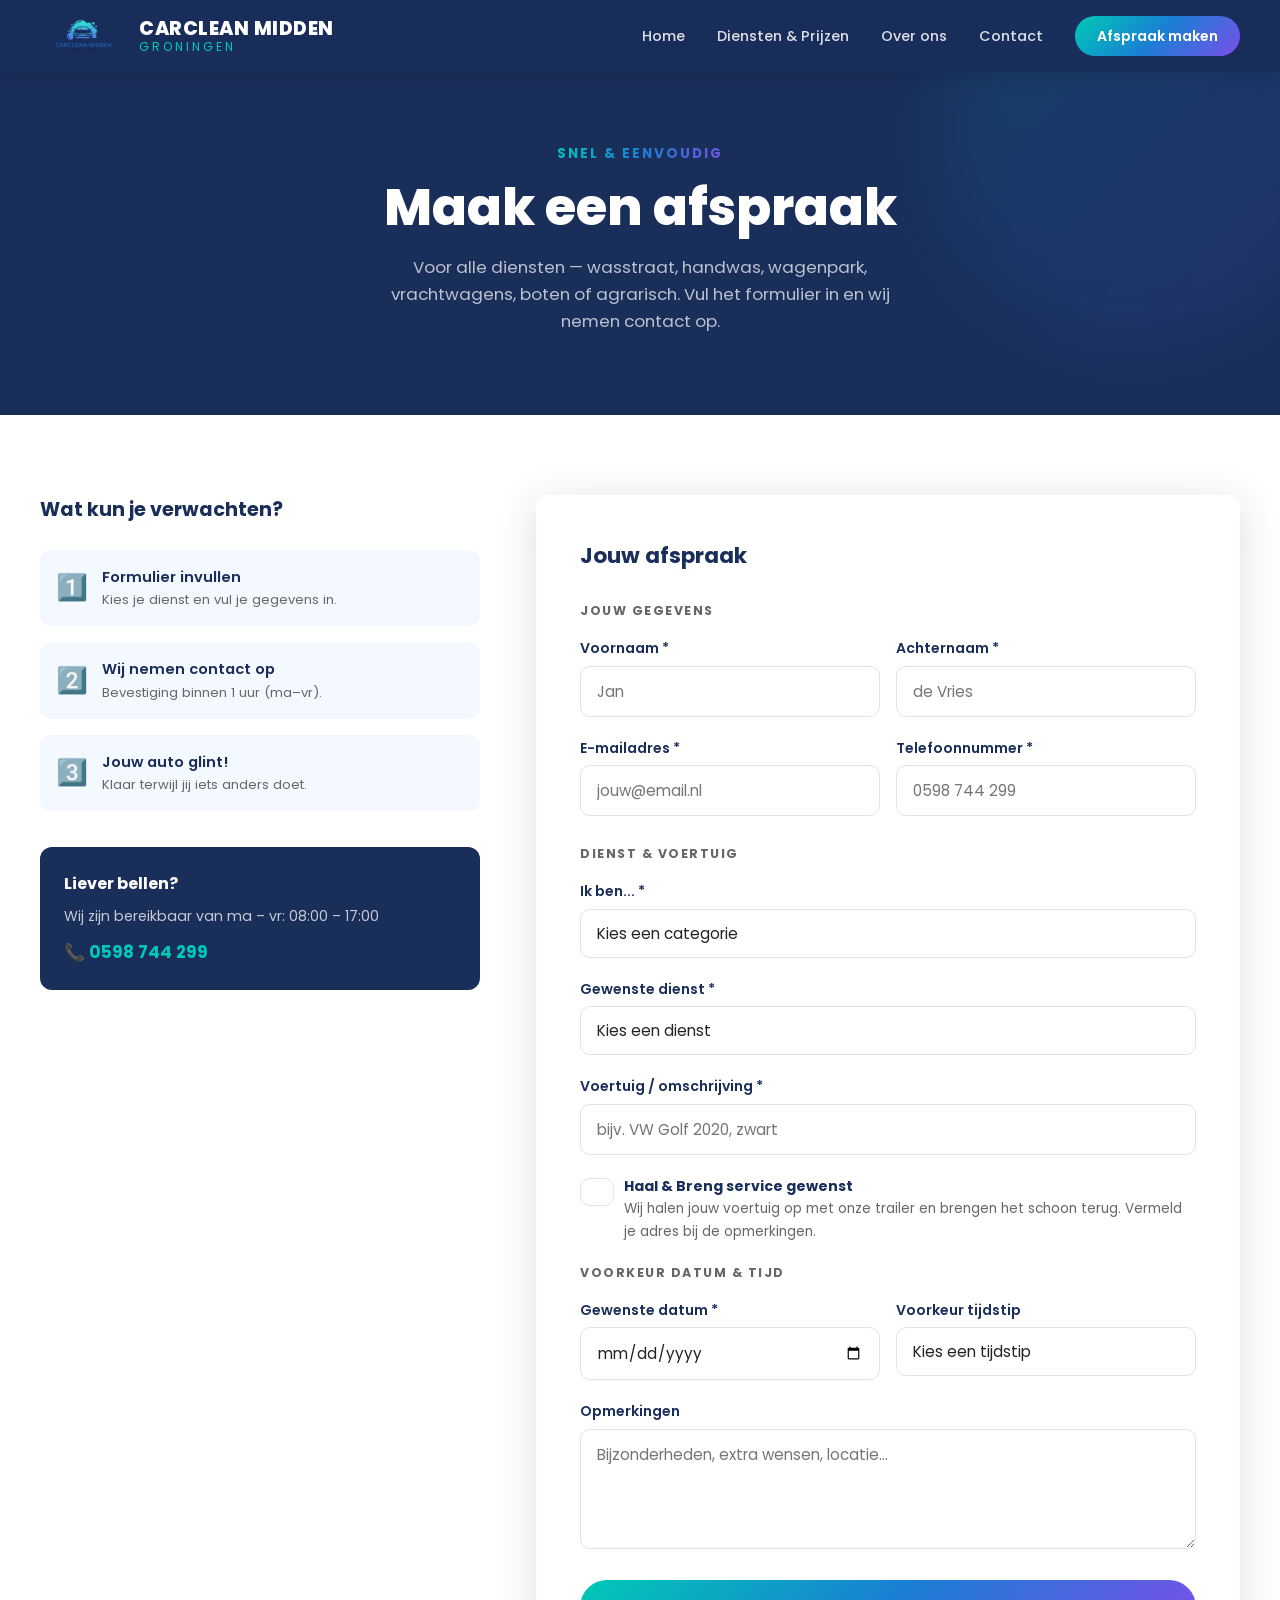
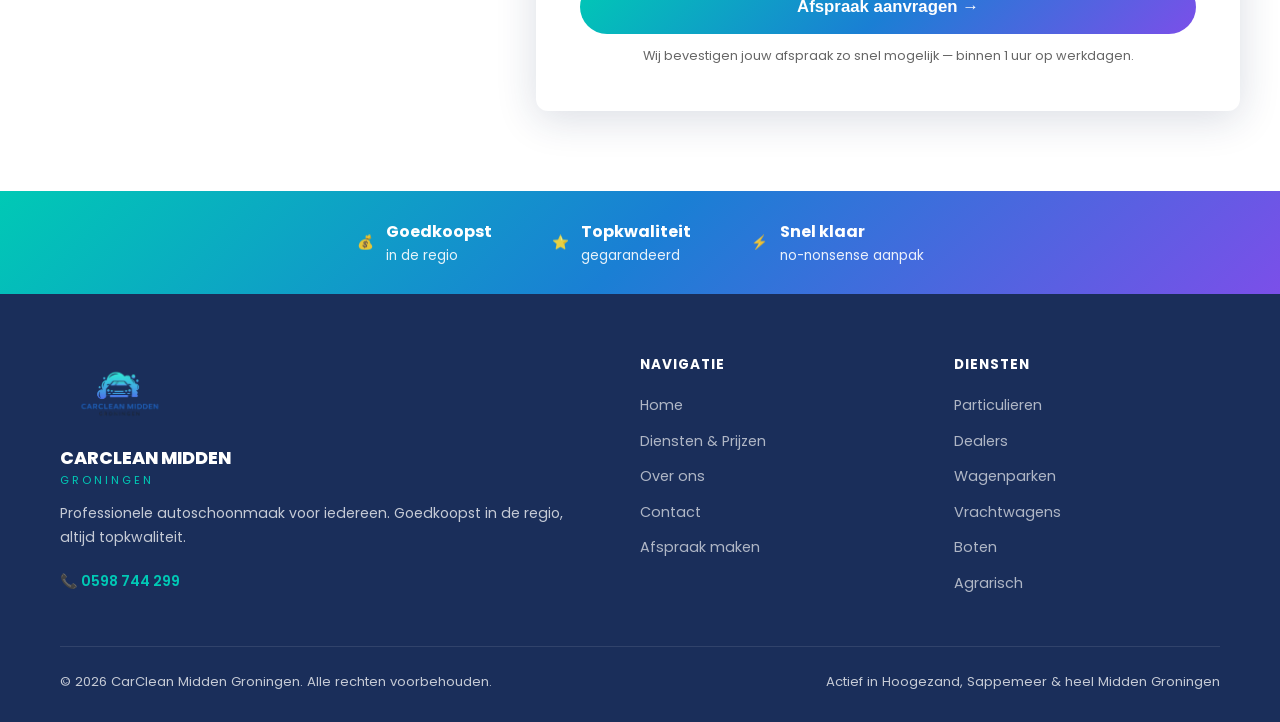
==== commit a5014121: "Update copyright year from 2024 to 2026 in all pages https://claude.ai/code/session_01BdR8ssPBCLckXi" ====
--- a/afspraak.html
+++ b/afspraak.html
@@ -6,14 +6,6 @@
   <title>Afspraak maken — CarClean Midden Groningen</title>
   <meta name="description" content="Maak online een afspraak bij CarClean Midden Groningen. Snel, eenvoudig en direct bevestigd." />
   <link rel="stylesheet" href="css/style.css" />
-  <link rel="icon" href="img/carclean%20no%20bg.png" type="image/png" />
-  <meta property="og:type" content="website" />
-  <meta property="og:locale" content="nl_NL" />
-  <meta property="og:site_name" content="CarClean Midden Groningen" />
-  <meta property="og:title" content="Afspraak maken — CarClean Midden Groningen" />
-  <meta property="og:description" content="Maak online een afspraak bij CarClean Midden Groningen. Snel, eenvoudig en direct bevestigd." />
-  <meta property="og:image" content="img/carclean%20no%20bg.png" />
-  <meta name="twitter:card" content="summary_large_image" />
 </head>
 <body>
 
@@ -85,8 +77,7 @@
       <!-- BOOKING FORMULIER -->
       <div style="background:var(--white); border-radius:var(--radius); padding:44px; box-shadow:var(--shadow-lg);">
         <h3 style="font-size:1.35rem; font-weight:700; color:var(--navy); margin-bottom:28px;">Jouw afspraak</h3>
-        <form action="https://formspree.io/info@carcleanmiddengroningen.nl" method="POST">
-          <input type="hidden" name="_subject" value="Nieuwe afspraakaanvraag — CarClean Midden Groningen" />
+        <form action="#" method="POST">
 
           <!-- PERSOONLIJKE GEGEVENS -->
           <p style="font-size:0.78rem; font-weight:700; text-transform:uppercase; letter-spacing:1.5px; color:var(--muted); margin-bottom:16px; margin-top:4px;">Jouw gegevens</p>
@@ -268,7 +259,7 @@
     </div>
   </div>
   <div class="footer__bottom">
-    <span>© 2025 CarClean Midden Groningen. Alle rechten voorbehouden.</span>
+    <span>© 2026 CarClean Midden Groningen. Alle rechten voorbehouden.</span>
     <span>Actief in Hoogezand, Sappemeer & heel Midden Groningen</span>
   </div>
 </footer>
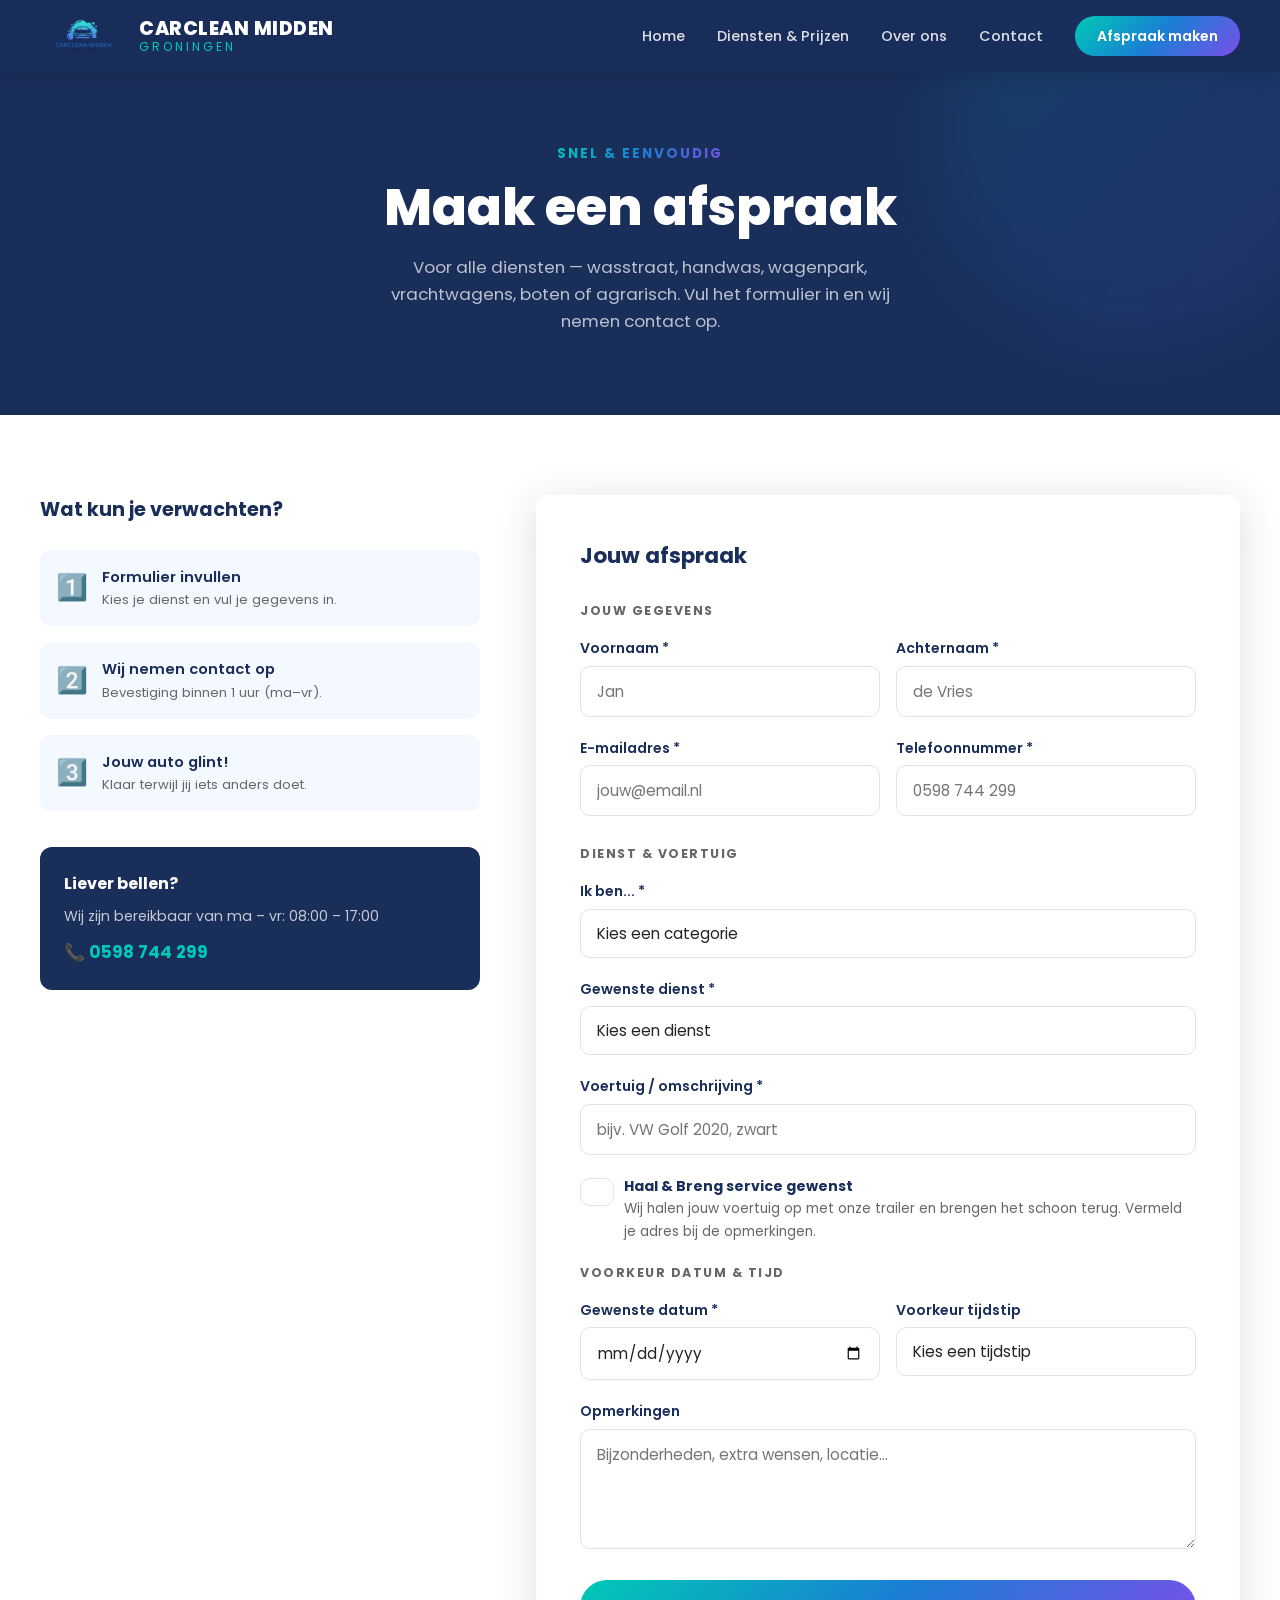
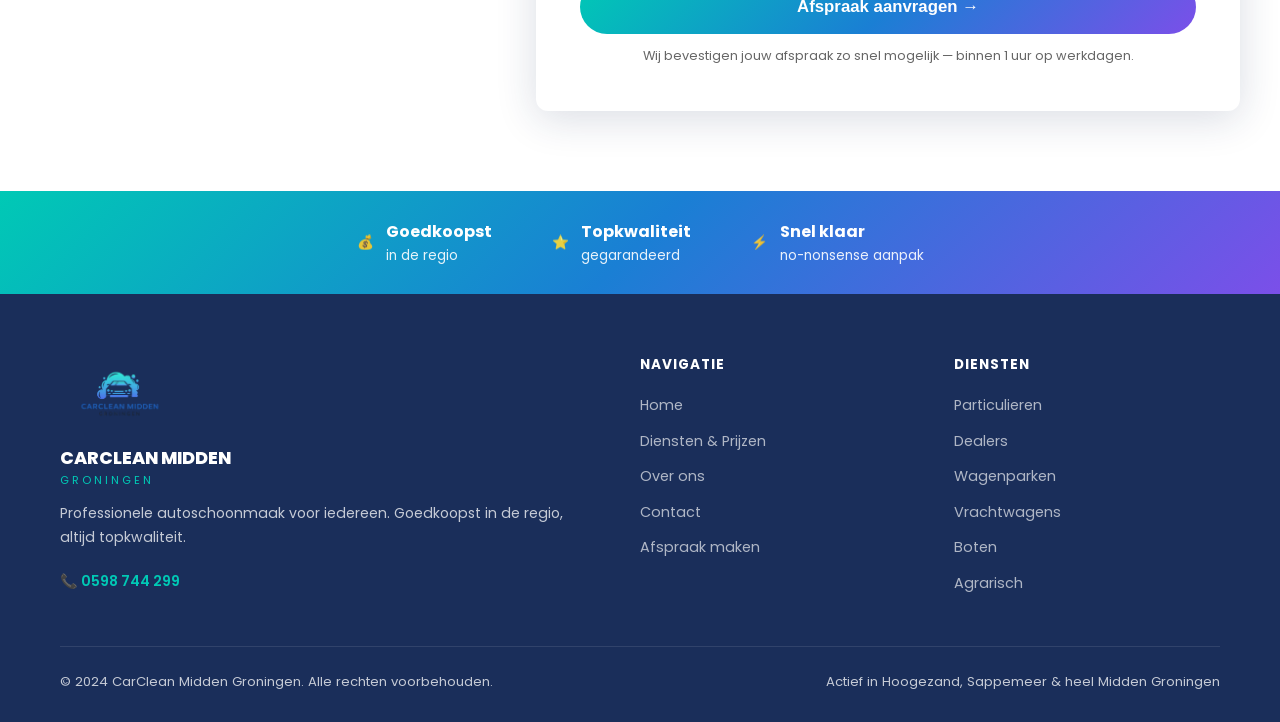
==== commit bc026d37: "Fix form submission: add Netlify Forms integration Both afspraak and contact forms lacked any backen" ====
--- a/afspraak.html
+++ b/afspraak.html
@@ -77,7 +77,9 @@
       <!-- BOOKING FORMULIER -->
       <div style="background:var(--white); border-radius:var(--radius); padding:44px; box-shadow:var(--shadow-lg);">
         <h3 style="font-size:1.35rem; font-weight:700; color:var(--navy); margin-bottom:28px;">Jouw afspraak</h3>
-        <form action="#" method="POST">
+        <form name="afspraak" method="POST" data-netlify="true" netlify-honeypot="bot-field">
+          <input type="hidden" name="form-name" value="afspraak" />
+          <p class="hidden" style="display:none;"><label>Niet invullen: <input name="bot-field" /></label></p>
 
           <!-- PERSOONLIJKE GEGEVENS -->
           <p style="font-size:0.78rem; font-weight:700; text-transform:uppercase; letter-spacing:1.5px; color:var(--muted); margin-bottom:16px; margin-top:4px;">Jouw gegevens</p>
@@ -259,11 +261,50 @@
     </div>
   </div>
   <div class="footer__bottom">
-    <span>© 2026 CarClean Midden Groningen. Alle rechten voorbehouden.</span>
+    <span>© 2024 CarClean Midden Groningen. Alle rechten voorbehouden.</span>
     <span>Actief in Hoogezand, Sappemeer & heel Midden Groningen</span>
   </div>
 </footer>
 
 <script src="js/animations.js"></script>
+<script>
+  const afspraakForm = document.querySelector('form[name="afspraak"]');
+  if (afspraakForm) {
+    afspraakForm.addEventListener('submit', async function(e) {
+      e.preventDefault();
+      const btn = afspraakForm.querySelector('[type="submit"]');
+      const origLabel = btn.innerHTML;
+      btn.innerHTML = 'Bezig met verzenden...';
+      btn.disabled = true;
+
+      let errBox = afspraakForm.querySelector('.form-error');
+      if (errBox) errBox.remove();
+
+      try {
+        const res = await fetch('/', {
+          method: 'POST',
+          headers: { 'Content-Type': 'application/x-www-form-urlencoded' },
+          body: new URLSearchParams(new FormData(afspraakForm)).toString()
+        });
+        if (!res.ok) throw new Error('http ' + res.status);
+
+        afspraakForm.innerHTML = `
+          <div style="text-align:center; padding:40px 20px;">
+            <div style="font-size:3rem; margin-bottom:16px;">✅</div>
+            <h3 style="color:var(--navy); font-size:1.3rem; font-weight:700; margin-bottom:10px;">Afspraak ontvangen!</h3>
+            <p style="color:var(--muted); font-size:0.95rem;">Wij nemen zo snel mogelijk contact met je op — binnen 1 uur op werkdagen.</p>
+          </div>`;
+      } catch (err) {
+        btn.innerHTML = origLabel;
+        btn.disabled = false;
+        const div = document.createElement('p');
+        div.className = 'form-error';
+        div.style.cssText = 'color:#c0392b; background:#fdf0ef; border:1px solid #f5c6c2; border-radius:8px; padding:12px 16px; font-size:0.9rem; margin-top:12px;';
+        div.textContent = 'Er is iets misgegaan. Probeer het opnieuw of bel ons op 0598 744 299.';
+        afspraakForm.appendChild(div);
+      }
+    });
+  }
+</script>
 </body>
 </html>
